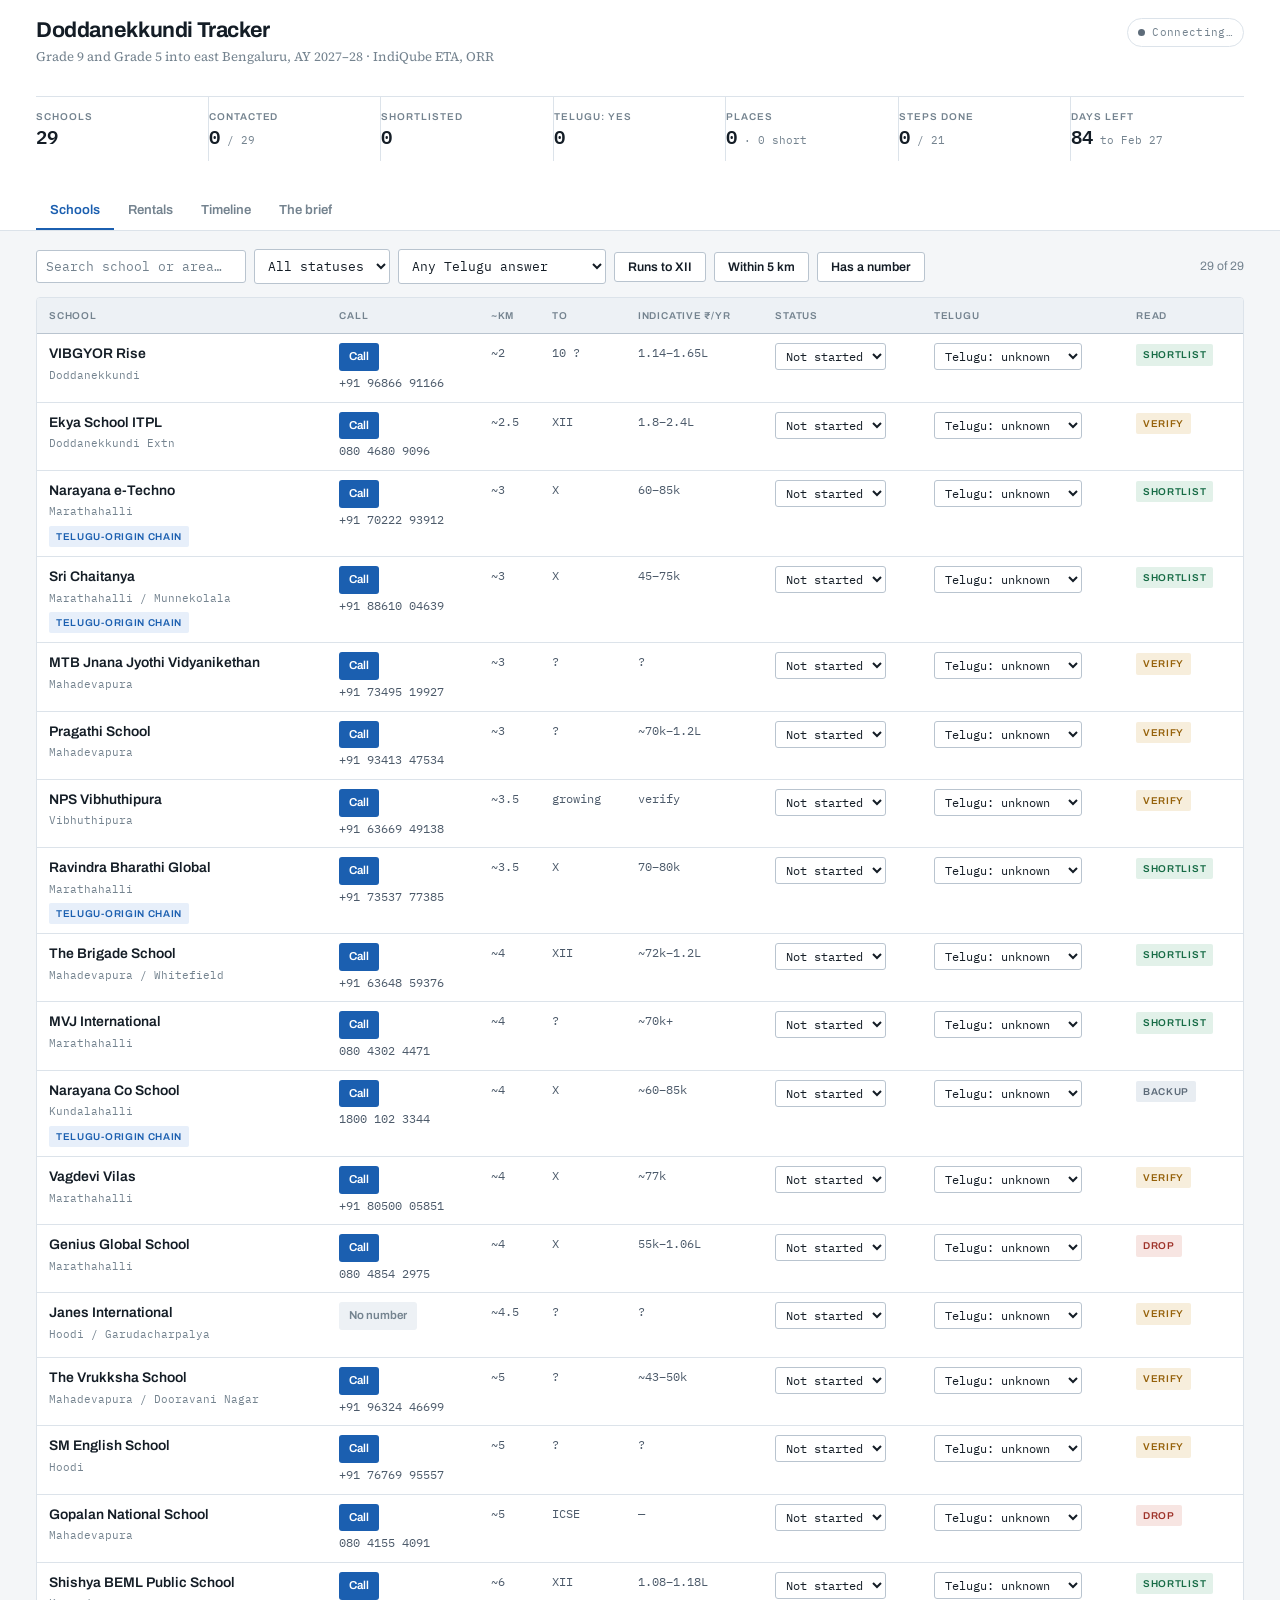
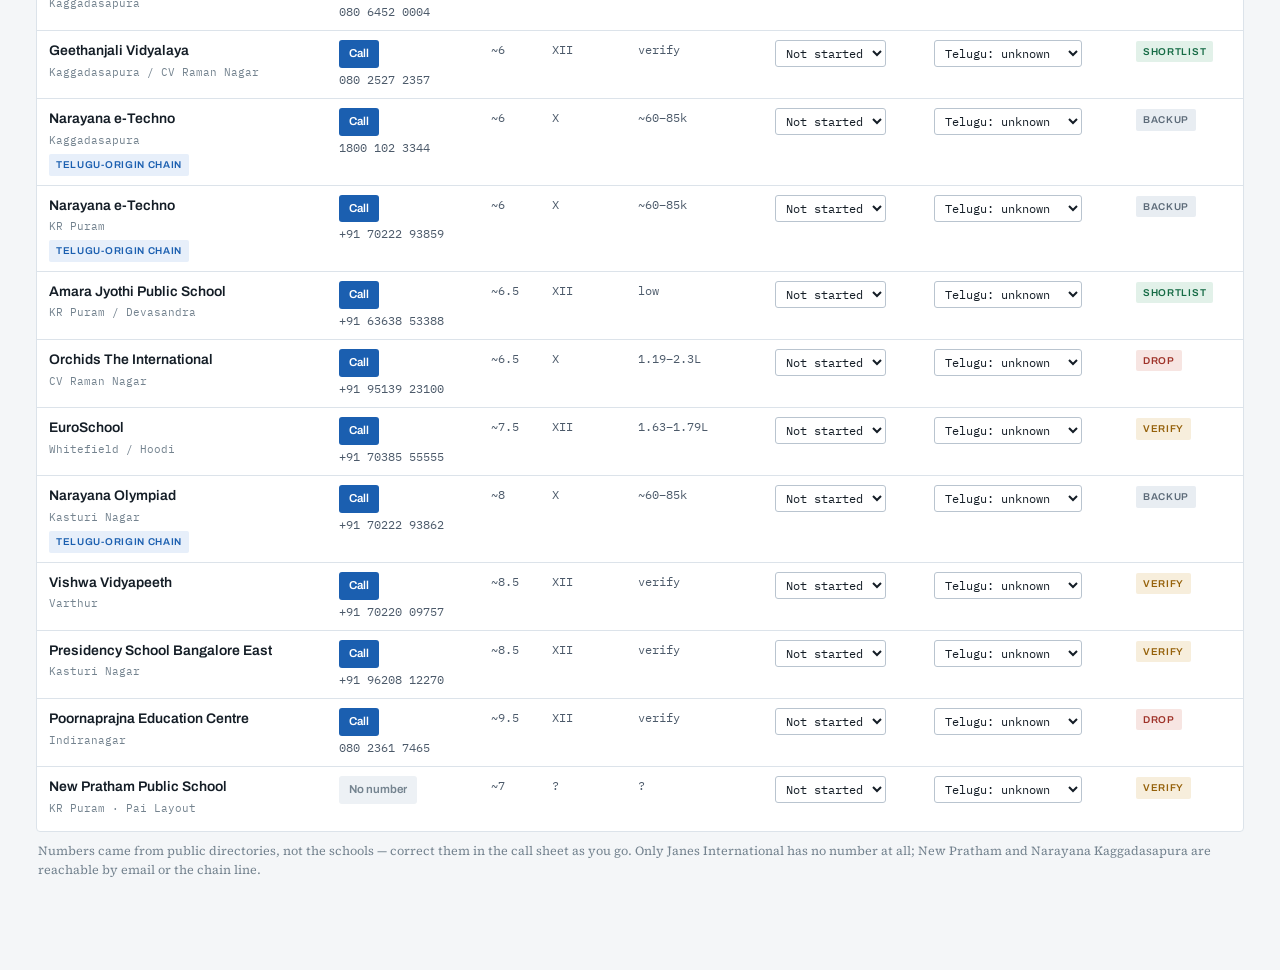
==== web/index.html @ fb5a58bf "Add a deployable web build with Supabase-backed persistence The standalone file only ever saved to t" ====
<!doctype html>
<html lang="en">
<head>
<meta charset="utf-8">
<meta name="viewport" content="width=device-width, initial-scale=1, viewport-fit=cover">
<meta name="description" content="Tracker for the east Bengaluru school search and house hunt, AY 2027-28.">
<meta name="color-scheme" content="light dark">
<meta name="robots" content="noindex, nofollow, noarchive">
<meta name="apple-mobile-web-app-capable" content="yes">
<meta name="apple-mobile-web-app-title" content="DDK Tracker">
<link rel="icon" href="data:image/svg+xml,%3Csvg xmlns='http://www.w3.org/2000/svg' viewBox='0 0 100 100'%3E%3Ctext y='.9em' font-size='90'%3E%F0%9F%93%9E%3C/text%3E%3C/svg%3E">
<title>Doddanekkundi Tracker</title>
<link rel="preconnect" href="https://fonts.googleapis.com">
<link rel="preconnect" href="https://fonts.gstatic.com" crossorigin>
<link rel="stylesheet" href="https://fonts.googleapis.com/css2?family=Archivo:wght@500;600;700&family=IBM+Plex+Mono:wght@400;500;600&family=Source+Serif+4:opsz,wght@8..60,400;8..60,600&display=swap">
<link rel="stylesheet" href="styles.css">
</head>
<body>
<div id="root"><noscript>This tracker needs JavaScript enabled.</noscript></div>

<!-- Vendored rather than pulled from a CDN: no third-party runtime
     dependency, and the page keeps working offline once cached. -->
<script src="vendor/react.production.min.js"></script>
<script src="vendor/react-dom.production.min.js"></script>
<script src="vendor/supabase.js"></script>

<script src="config.js"></script>
<script src="data.js"></script>
<script src="store.js"></script>
<script src="app.js"></script>

<script>
(function () {
  var root = document.getElementById("root");
  if (typeof React === "undefined" || typeof ReactDOM === "undefined" || !window.TrackerApp) {
    root.innerHTML =
      '<div style="font:15px/1.6 system-ui,sans-serif;max-width:34em;margin:12vh auto;padding:0 20px">' +
      '<h1 style="font-size:1.2rem;margin:0 0 12px">This page could not start</h1>' +
      '<p style="margin:0 0 10px">One of the scripts in vendor/ did not load. Check that the whole folder was deployed.</p>' +
      '<p style="margin:0;color:#666">If reloading does not help, check the browser console: a missing config.js or a ' +
      'syntax error in one of the scripts will stop the page here.</p></div>';
    return;
  }
  ReactDOM.createRoot(root).render(React.createElement(window.TrackerApp));
})();
</script>
</body>
</html>
---- web/styles.css ----
:root{
  --ground:#F4F6F8; --surface:#FFFFFF; --surface-2:#EDF1F5; --surface-3:#E3E9EF;
  --ink:#141D26; --ink-2:#4C5A6A; --ink-3:#74838F;
  --rule:#DCE3EA; --rule-strong:#B9C4CF;
  --accent:#1B5FB0; --accent-soft:#E7EFFA; --on-accent:#FFFFFF;
  --go:#166B45; --go-bg:#E2F1E9;
  --warn:#95610A; --warn-bg:#F7EEDC;
  --stop:#9E3229; --stop-bg:#F7E5E2;
  --idle:#5D6B79; --idle-bg:#E8EDF2;
}
@media (prefers-color-scheme: dark){
  :root:not([data-theme="light"]){
    --ground:#0D131A; --surface:#151E27; --surface-2:#1C2732; --surface-3:#243140;
    --ink:#E4EAF0; --ink-2:#A2B0BE; --ink-3:#7B8996;
    --rule:#26323E; --rule-strong:#3A4854;
    --accent:#79ADEF; --accent-soft:#16283C; --on-accent:#0D131A;
    --go:#5CC38C; --go-bg:#12291F;
    --warn:#DFAE55; --warn-bg:#2C2314;
    --stop:#E88C7F; --stop-bg:#2E1A18;
    --idle:#93A1B1; --idle-bg:#1E2933;
  }
}
:root[data-theme="dark"]{
  --ground:#0D131A; --surface:#151E27; --surface-2:#1C2732; --surface-3:#243140;
  --ink:#E4EAF0; --ink-2:#A2B0BE; --ink-3:#7B8996;
  --rule:#26323E; --rule-strong:#3A4854;
  --accent:#79ADEF; --accent-soft:#16283C; --on-accent:#0D131A;
  --go:#5CC38C; --go-bg:#12291F;
  --warn:#DFAE55; --warn-bg:#2C2314;
  --stop:#E88C7F; --stop-bg:#2E1A18;
  --idle:#93A1B1; --idle-bg:#1E2933;
}
*{box-sizing:border-box}
body{background:var(--ground);color:var(--ink);font-family:"Source Serif 4",Georgia,serif;font-size:15px;line-height:1.55;-webkit-font-smoothing:antialiased;margin:0}
h1,h2,h3,h4,button,th,label,.ui{font-family:Archivo,"Helvetica Neue",Arial,sans-serif}
.mono,td.n,input,select,textarea,.tile-v,.tel{font-family:"IBM Plex Mono",ui-monospace,Menlo,monospace;font-variant-numeric:tabular-nums}
p{margin:0}
a{color:var(--accent)}
:focus-visible{outline:2px solid var(--accent);outline-offset:2px;border-radius:3px}
.app{max-width:1240px;margin:0 auto;padding:0 16px 90px}

.hdr{background:var(--surface);border-bottom:1px solid var(--rule)}
.hdr-in{max-width:1240px;margin:0 auto;padding:18px 16px 0;display:flex;flex-direction:column;gap:15px}
.hdr-top{display:flex;justify-content:space-between;align-items:flex-start;gap:14px;flex-wrap:wrap}
h1{font-size:1.34rem;letter-spacing:-.018em;font-weight:700;margin:0;line-height:1.15}
.sub{font-size:.82rem;color:var(--ink-3);margin-top:3px}
.sync{display:flex;align-items:center;gap:7px;font-family:"IBM Plex Mono",monospace;font-size:.68rem;letter-spacing:.03em;color:var(--ink-3);border:1px solid var(--rule);padding:5px 10px;border-radius:20px;white-space:nowrap}
.sync .led{width:7px;height:7px;border-radius:50%;background:var(--idle);flex:none}
.sync.cloud .led{background:var(--go)}
.sync.local .led{background:var(--warn)}
.tiles{display:grid;grid-template-columns:repeat(auto-fit,minmax(108px,1fr));gap:0;border-top:1px solid var(--rule)}
.tile{padding:12px 14px 12px 0;border-right:1px solid var(--rule)}
.tile:last-child{border-right:none}
.tile-k{font-size:.62rem;text-transform:uppercase;letter-spacing:.1em;color:var(--ink-3);font-weight:600;font-family:Archivo,sans-serif}
.tile-v{font-size:1.18rem;font-weight:600;margin:2px 0 0;display:block;line-height:1.2}
.tile-v small{font-size:.7rem;color:var(--ink-3);font-weight:400}
nav.tabs{display:flex;overflow-x:auto}
nav.tabs button{background:none;border:none;border-bottom:2px solid transparent;color:var(--ink-3);font-size:.82rem;font-weight:600;padding:11px 14px;cursor:pointer;white-space:nowrap}
nav.tabs button:hover{color:var(--ink)}
nav.tabs button[aria-selected="true"]{color:var(--accent);border-bottom-color:var(--accent)}

.bar{display:flex;gap:8px;align-items:center;flex-wrap:wrap;margin:18px 0 13px}
.bar .spacer{flex:1}
input,select,textarea{font-size:.82rem;color:var(--ink);background:var(--surface);border:1px solid var(--rule-strong);padding:7px 9px;border-radius:3px;max-width:100%}
textarea{width:100%;resize:vertical;min-height:58px;line-height:1.5}
input::placeholder,textarea::placeholder{color:var(--ink-3)}
button.btn{font-size:.78rem;font-weight:600;padding:7px 13px;border-radius:3px;cursor:pointer;background:var(--surface);color:var(--ink);border:1px solid var(--rule-strong)}
button.btn:hover{background:var(--surface-2)}
button.btn.primary{background:var(--accent);color:var(--on-accent);border-color:var(--accent)}
button.btn.ghost{border-color:transparent;color:var(--ink-3)}
button.btn.ghost:hover{color:var(--stop);background:var(--stop-bg)}

.chip{display:inline-block;font-family:Archivo,sans-serif;font-size:.62rem;text-transform:uppercase;letter-spacing:.07em;font-weight:600;padding:3px 7px;border-radius:2px;white-space:nowrap}
.c-go{background:var(--go-bg);color:var(--go)}
.c-warn{background:var(--warn-bg);color:var(--warn)}
.c-stop{background:var(--stop-bg);color:var(--stop)}
.c-idle{background:var(--idle-bg);color:var(--idle)}
.c-acc{background:var(--accent-soft);color:var(--accent)}

/* call affordance */
.call{display:inline-flex;align-items:center;gap:6px;background:var(--accent);color:var(--on-accent);text-decoration:none;
  font-family:Archivo,sans-serif;font-size:.78rem;font-weight:600;padding:8px 14px;border-radius:3px;white-space:nowrap}
.call:hover{filter:brightness(1.08)}
.call.sm{padding:5px 10px;font-size:.72rem}
.call[aria-disabled="true"]{background:var(--surface-2);color:var(--ink-3);pointer-events:none}
.tel{font-size:.74rem;color:var(--ink-2);display:block;margin-top:3px;word-break:break-all}

.card{background:var(--surface);border:1px solid var(--rule);border-radius:4px}
.scroller{overflow-x:auto;border:1px solid var(--rule);background:var(--surface);border-radius:4px}
table{border-collapse:collapse;width:100%;min-width:940px;font-size:.85rem}
th{font-family:Archivo,sans-serif;font-size:.62rem;text-transform:uppercase;letter-spacing:.08em;font-weight:600;color:var(--ink-3);text-align:left;padding:10px 12px;border-bottom:1px solid var(--rule-strong);background:var(--surface-2);white-space:nowrap}
td{padding:9px 12px;border-bottom:1px solid var(--rule);vertical-align:top}
tr.open td{background:var(--surface-2)}
td.n{font-size:.78rem;color:var(--ink-2);white-space:nowrap}
td.nm{font-family:Archivo,sans-serif;font-weight:600;font-size:.87rem;min-width:180px;cursor:pointer}
td.nm .a{display:block;font-family:"IBM Plex Mono",monospace;font-size:.7rem;color:var(--ink-3);font-weight:400;margin-top:2px}
td.nm .flags{display:flex;gap:5px;margin-top:5px;flex-wrap:wrap}
tbody tr:last-child td{border-bottom:none}
select.mini{font-size:.74rem;padding:4px 6px;max-width:148px}

/* mobile cards */
.cards{display:flex;flex-direction:column;gap:10px}
.scard{background:var(--surface);border:1px solid var(--rule);border-radius:4px;padding:14px}
.scard.hi{border-color:var(--accent)}
.scard h3{font-size:.98rem;margin:0;letter-spacing:-.005em}
.scard .a{font-family:"IBM Plex Mono",monospace;font-size:.72rem;color:var(--ink-3);margin-top:2px}
.scard .flags{display:flex;gap:5px;flex-wrap:wrap;margin-top:8px}
.scard .meta{display:flex;gap:14px;margin-top:10px;font-family:"IBM Plex Mono",monospace;font-size:.74rem;color:var(--ink-2);flex-wrap:wrap}
.scard .meta b{color:var(--ink-3);font-weight:500}
.scard .acts{display:flex;gap:8px;align-items:center;margin-top:12px;flex-wrap:wrap}
.scard .picks{display:flex;gap:8px;margin-top:10px;flex-wrap:wrap}
.scard .picks select{flex:1;min-width:132px}
.scard .body{margin-top:14px;padding-top:14px;border-top:1px solid var(--rule);display:flex;flex-direction:column;gap:12px}

.detail{background:var(--surface-2);border-bottom:1px solid var(--rule)}
.detail-in{padding:18px 14px 22px;display:grid;grid-template-columns:minmax(0,1.45fr) minmax(0,1fr);gap:24px}
@media (max-width:860px){.detail-in{grid-template-columns:1fr}}
.qlist{display:flex;flex-direction:column;border:1px solid var(--rule);background:var(--surface);border-radius:4px}
.q{padding:12px 13px;border-bottom:1px solid var(--rule);display:flex;flex-direction:column;gap:7px}
.q:last-child{border-bottom:none}
.q-h{display:flex;gap:9px;align-items:baseline}
.q-n{font-family:"IBM Plex Mono",monospace;font-size:.67rem;font-weight:600;color:var(--ink-3);flex:none}
.q-t{font-size:.86rem;line-height:1.45}
.q-hint{font-size:.75rem;color:var(--ink-3);display:block;margin-top:3px;font-style:normal}
.side{display:flex;flex-direction:column;gap:14px}
.fld{display:flex;flex-direction:column;gap:5px}
.fld label{font-size:.63rem;text-transform:uppercase;letter-spacing:.09em;font-weight:600;color:var(--ink-3)}
.fld input,.fld select{width:100%}

.phase{margin-bottom:24px}
.phase-h{display:flex;align-items:baseline;gap:12px;margin-bottom:9px;padding-bottom:7px;border-bottom:1px solid var(--rule)}
.phase-when{font-family:"IBM Plex Mono",monospace;font-size:.72rem;font-weight:600;letter-spacing:.05em;color:var(--accent);text-transform:uppercase}
.phase-c{font-family:"IBM Plex Mono",monospace;font-size:.72rem;color:var(--ink-3);margin-left:auto}
.tasks{display:flex;flex-direction:column;border:1px solid var(--rule);background:var(--surface);border-radius:4px}
.task{display:flex;gap:11px;align-items:flex-start;padding:11px 13px;border-bottom:1px solid var(--rule);cursor:pointer}
.task:last-child{border-bottom:none}
.task:hover{background:var(--surface-2)}
.task input{margin:3px 0 0;accent-color:var(--accent);width:16px;height:16px;flex:none;cursor:pointer}
.task span{font-size:.89rem;line-height:1.45}
.task.done span{color:var(--ink-3);text-decoration:line-through}

.prose{max-width:66ch;display:flex;flex-direction:column;gap:15px;font-size:.96rem;line-height:1.62}
.prose h3{font-size:1.01rem;margin:9px 0 0}
.note{background:var(--surface);border:1px solid var(--rule);border-left:3px solid var(--accent);padding:14px 16px;display:flex;flex-direction:column;gap:7px}
.note.w{border-left-color:var(--warn)}
.cfg{display:grid;grid-template-columns:repeat(auto-fit,minmax(240px,1fr));border:1px solid var(--rule);background:var(--surface);border-radius:4px}
.cfg>div{padding:16px;border-right:1px solid var(--rule);display:flex;flex-direction:column;gap:8px}
.cfg>div:last-child{border-right:none}
.cfg .pick{background:var(--accent-soft)}
.lg{font-family:"IBM Plex Mono",monospace;font-size:.77rem;display:flex;flex-direction:column;gap:4px}
.lg b{color:var(--ink-3);font-weight:500}
.empty{padding:32px 18px;text-align:center;color:var(--ink-3);font-size:.89rem}
.err{background:var(--stop-bg);color:var(--stop);border:1px solid var(--stop);padding:9px 13px;border-radius:3px;font-size:.8rem;margin:13px 0}
.warnbar{background:var(--warn-bg);color:var(--warn);border:1px solid var(--warn);padding:10px 13px;border-radius:3px;font-size:.82rem;margin:13px 0;line-height:1.5}
.warnbar strong{display:block;margin-bottom:3px}
.sync.none .led{background:var(--stop)}
.backup{margin:14px 0;border:1px solid var(--rule);background:var(--surface);border-radius:4px;padding:14px;display:flex;flex-direction:column;gap:10px}
.backup textarea{min-height:120px;font-size:.72rem;line-height:1.45}
.backup .row{display:flex;gap:8px;flex-wrap:wrap;align-items:center}
.backup .msg{font-size:.78rem}
.backup .msg.ok{color:var(--go)}
.backup .msg.bad{color:var(--stop)}
.hint{font-size:.78rem;color:var(--ink-3);margin:10px 2px 0;line-height:1.5}
@media (max-width:640px){.tile{border-right:none;border-bottom:1px solid var(--rule)}}
@media (prefers-reduced-motion:reduce){*{transition:none!important;animation:none!important}}

/* ---- sign-in bar ---- */
.authbar{display:flex;align-items:center;gap:10px;flex-wrap:wrap;
  padding:10px 0 2px;border-top:1px solid var(--rule);font-size:.82rem}
.authbar .who{color:var(--ink-2);font-family:Archivo,sans-serif}
.authbar .who b{color:var(--ink);font-weight:600}
.authbar input{min-width:210px}
.authbar button:disabled{opacity:.55;cursor:default}
.note-inline{font-size:.78rem;color:var(--go)}
.note-inline.bad{color:var(--stop)}
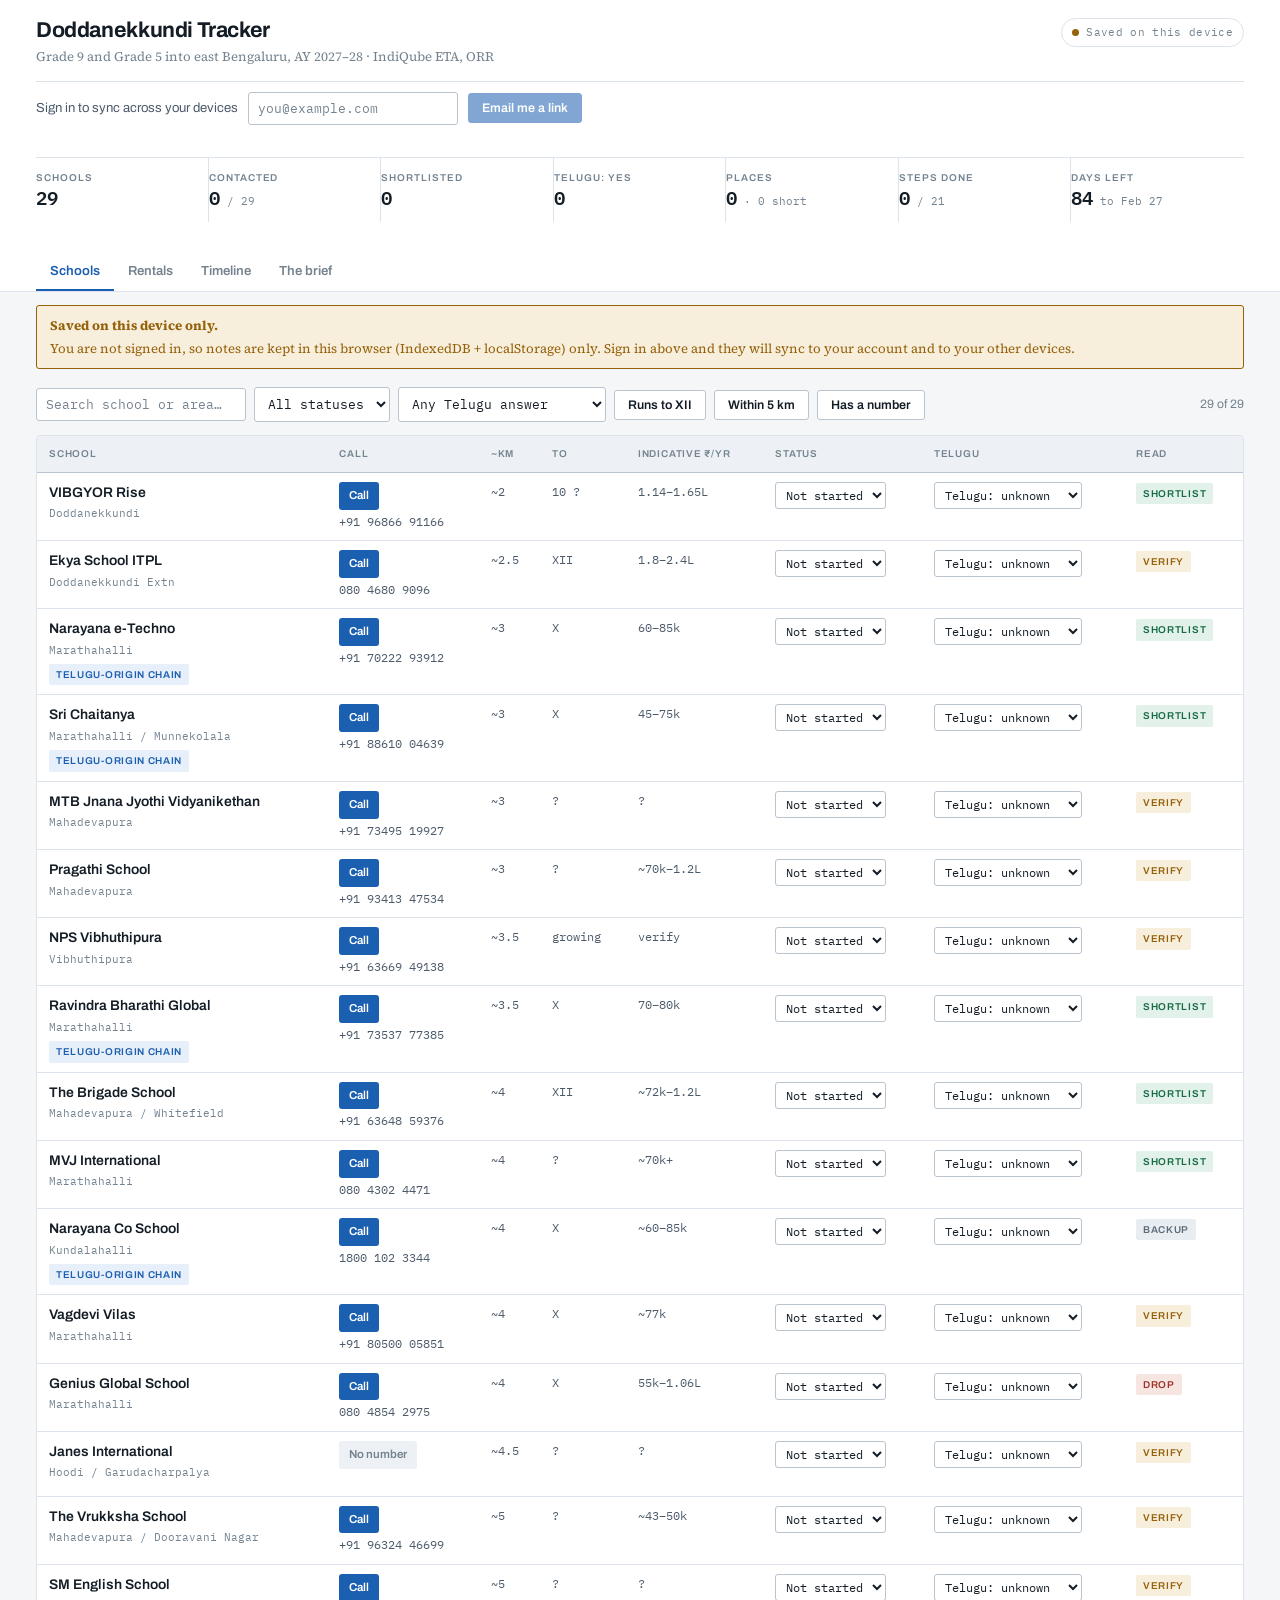
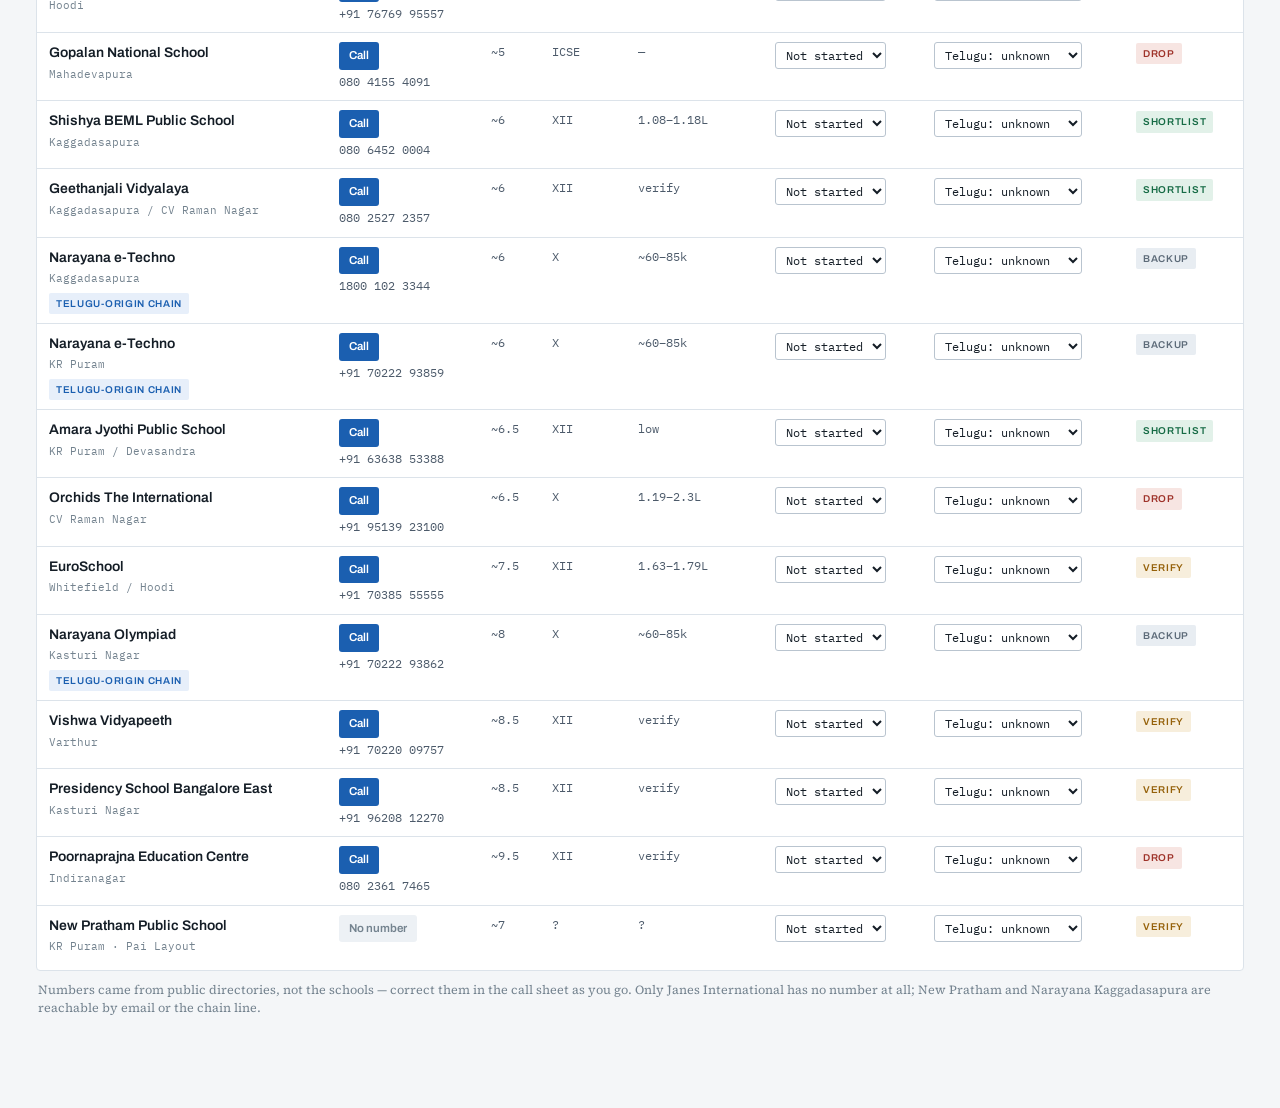
==== commit 030ca329: "Stop a cached config.js from silently disabling sign-in The sign-in bar rendered nothing at all when" ====
--- a/web/index.html
+++ b/web/index.html
@@ -13,21 +13,21 @@
 <link rel="preconnect" href="https://fonts.googleapis.com">
 <link rel="preconnect" href="https://fonts.gstatic.com" crossorigin>
 <link rel="stylesheet" href="https://fonts.googleapis.com/css2?family=Archivo:wght@500;600;700&family=IBM+Plex+Mono:wght@400;500;600&family=Source+Serif+4:opsz,wght@8..60,400;8..60,600&display=swap">
-<link rel="stylesheet" href="styles.css">
+<link rel="stylesheet" href="styles.css?v=2">
 </head>
 <body>
 <div id="root"><noscript>This tracker needs JavaScript enabled.</noscript></div>
 
 <!-- Vendored rather than pulled from a CDN: no third-party runtime
      dependency, and the page keeps working offline once cached. -->
-<script src="vendor/react.production.min.js"></script>
-<script src="vendor/react-dom.production.min.js"></script>
-<script src="vendor/supabase.js"></script>
+<script src="vendor/react.production.min.js?v=2"></script>
+<script src="vendor/react-dom.production.min.js?v=2"></script>
+<script src="vendor/supabase.js?v=2"></script>
 
-<script src="config.js"></script>
-<script src="data.js"></script>
-<script src="store.js"></script>
-<script src="app.js"></script>
+<script src="config.js?v=2"></script>
+<script src="data.js?v=2"></script>
+<script src="store.js?v=2"></script>
+<script src="app.js?v=2"></script>
 
 <script>
 (function () {
